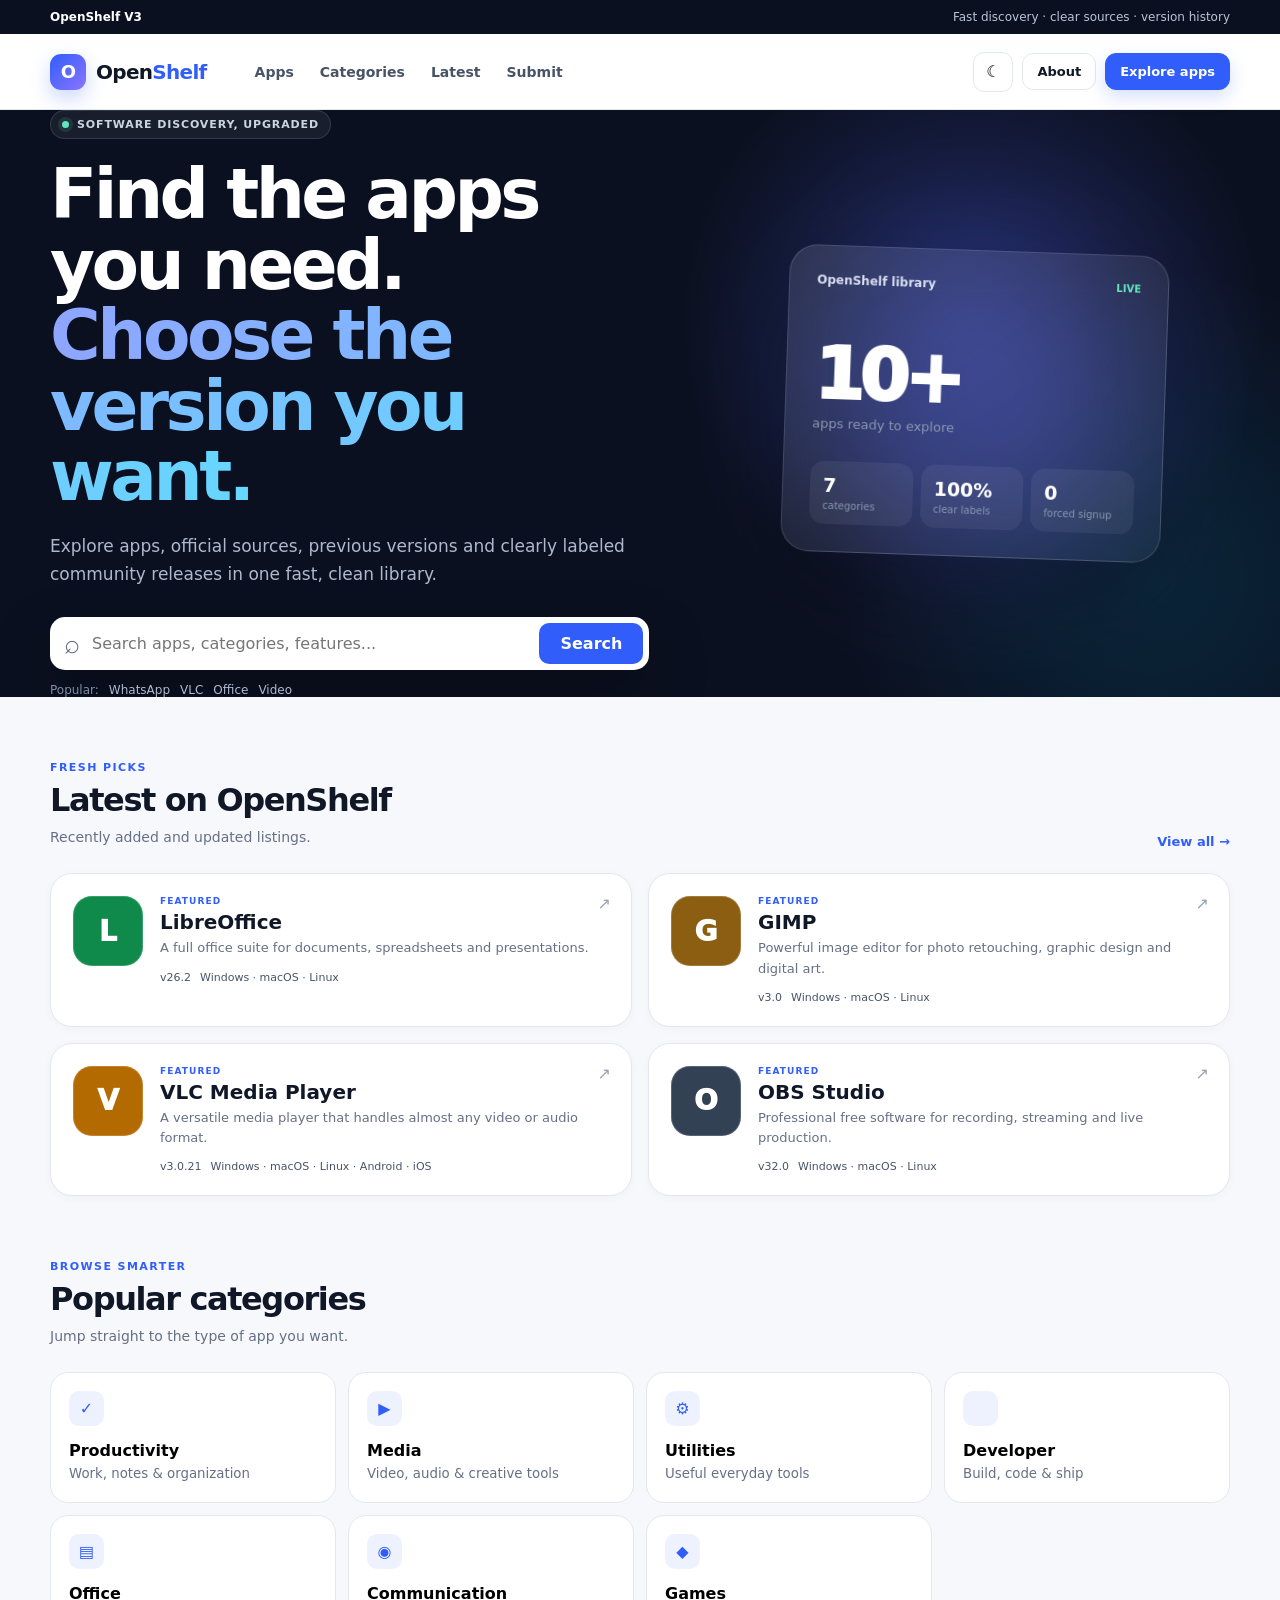
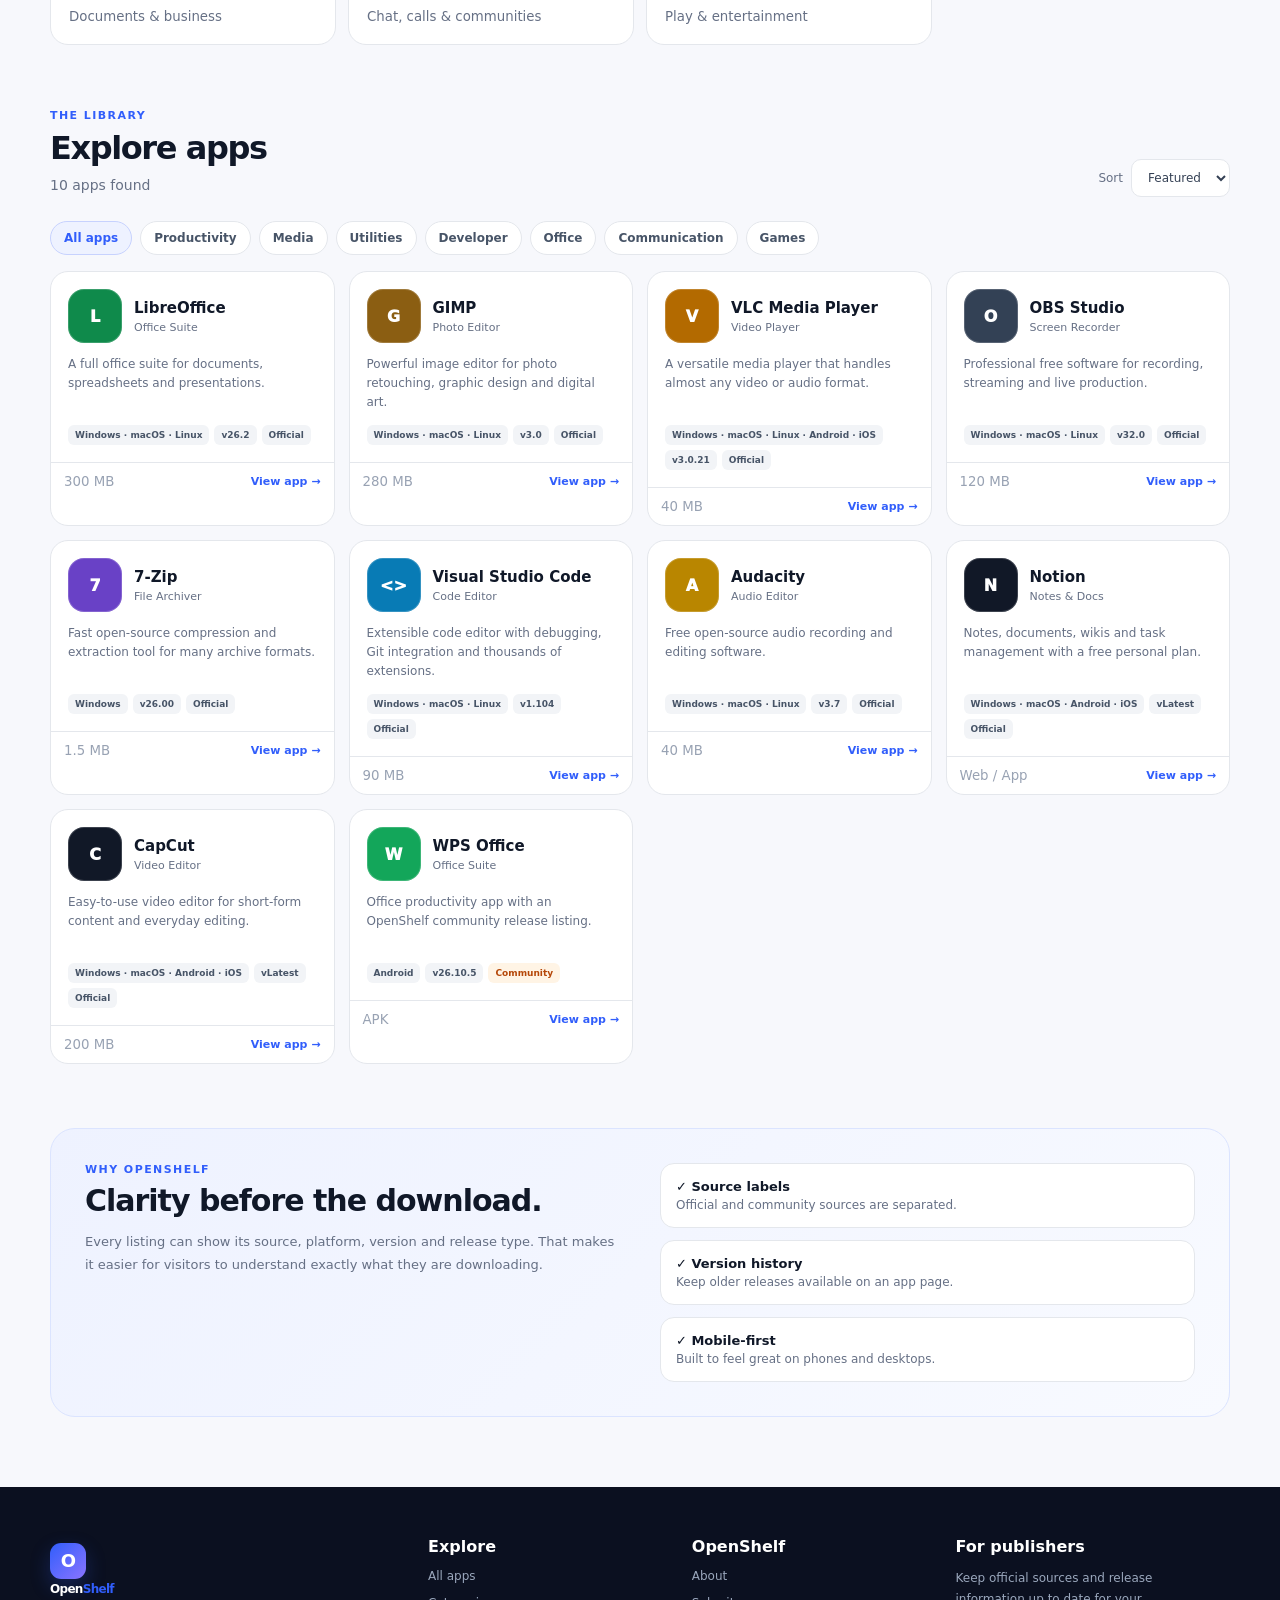
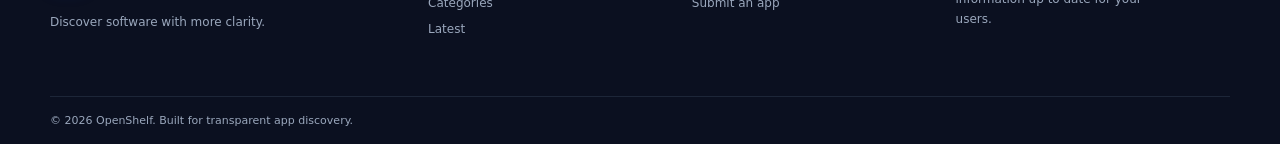
==== index.html @ be274761 "Add files via upload" ====
<!doctype html>
<html lang="en">
<head>
<meta charset="utf-8"><meta name="viewport" content="width=device-width, initial-scale=1, viewport-fit=cover">
<meta name="description" content="OpenShelf — discover apps, previous versions and trusted download sources.">
<meta name="theme-color" content="#0b1020">
<title>OpenShelf — Discover Apps & Versions</title>
<link rel="stylesheet" href="styles.css?v=3.3">
<script defer src="apps.js?v=3.3"></script><script defer src="site.js?v=3.3"></script>
</head>
<body>
<div class="announcement"><div class="wrap"><span>OpenShelf V3</span><span>Fast discovery · clear sources · version history</span></div></div>
<header class="header"><div class="wrap nav">
<a class="brand" href="index.html"><span class="brand-icon">O</span><span>Open<span>Shelf</span></span></a>
<nav class="navlinks"><a href="#apps">Apps</a><a href="#categories">Categories</a><a href="#latest">Latest</a><a href="submit.html">Submit</a></nav>
<div class="navright"><button class="iconbtn" id="themeBtn" aria-label="Toggle theme">☾</button><a class="btn ghost desktop" href="about.html">About</a><a class="btn primary desktop" href="#apps">Explore apps</a><button class="iconbtn mobile" id="menuBtn">☰</button></div>
</div></header>

<section class="hero">
<div class="wrap hero-grid">
<div class="hero-copy">
<div class="pill"><span class="dot"></span> Software discovery, upgraded</div>
<h1>Find the apps you need.<br><em>Choose the version you want.</em></h1>
<p>Explore apps, official sources, previous versions and clearly labeled community releases in one fast, clean library.</p>
<form class="hero-search" id="heroSearch"><span>⌕</span><input id="searchInput" autocomplete="off" placeholder="Search apps, categories, features..."><button>Search</button></form>
<div class="quick"><span>Popular:</span><button data-q="whatsapp">WhatsApp</button><button data-q="vlc">VLC</button><button data-q="office">Office</button><button data-q="video">Video</button></div>
</div>
<div class="hero-art">
<div class="glow"></div><div class="glass-card">
<div class="glass-top"><span>OpenShelf library</span><b>LIVE</b></div>
<div class="big-number" id="heroCount">10+</div><div class="muted">apps ready to explore</div>
<div class="mini-stats"><div><strong id="heroCats">6</strong><span>categories</span></div><div><strong>100%</strong><span>clear labels</span></div><div><strong>0</strong><span>forced signup</span></div></div>
</div>
</div>
</div>
</section>

<main>
<section class="wrap section" id="latest">
<div class="section-head"><div><div class="kicker">Fresh picks</div><h2>Latest on OpenShelf</h2><p>Recently added and updated listings.</p></div><a class="seeall" href="#apps">View all →</a></div>
<div class="feature-grid" id="latestGrid"></div>
</section>

<section class="wrap section" id="categories">
<div class="section-head"><div><div class="kicker">Browse smarter</div><h2>Popular categories</h2><p>Jump straight to the type of app you want.</p></div></div>
<div class="category-grid" id="categoryGrid"></div>
</section>

<section class="wrap section" id="apps">
<div class="section-head"><div><div class="kicker">The library</div><h2>Explore apps</h2><p id="resultCount">Loading…</p></div>
<div class="sortwrap"><label for="sort">Sort</label><select id="sort"><option value="featured">Featured</option><option value="newest">Newest</option><option value="az">A → Z</option><option value="za">Z → A</option></select></div></div>
<div class="filterbar" id="filterbar"></div>
<div class="app-grid" id="appGrid"></div>
</section>

<section class="wrap section trust-section">
<div class="trust-panel"><div><div class="kicker">Why OpenShelf</div><h2>Clarity before the download.</h2><p>Every listing can show its source, platform, version and release type. That makes it easier for visitors to understand exactly what they are downloading.</p></div>
<div class="trust-list"><div><b>✓ Source labels</b><span>Official and community sources are separated.</span></div><div><b>✓ Version history</b><span>Keep older releases available on an app page.</span></div><div><b>✓ Mobile-first</b><span>Built to feel great on phones and desktops.</span></div></div></div>
</section>
</main>

<footer class="footer"><div class="wrap footer-grid"><div><a class="brand footerbrand" href="index.html"><span class="brand-icon">O</span><span>Open<span>Shelf</span></span></a><p>Discover software with more clarity.</p></div><div><h4>Explore</h4><a href="#apps">All apps</a><a href="#categories">Categories</a><a href="#latest">Latest</a></div><div><h4>OpenShelf</h4><a href="about.html">About</a><a href="submit.html">Submit an app</a></div><div><h4>For publishers</h4><p class="small">Keep official sources and release information up to date for your users.</p></div></div><div class="wrap copyright">© 2026 OpenShelf. Built for transparent app discovery.</div></footer>
</body></html>
---- styles.css ----
:root{--bg:#f7f8fc;--surface:#fff;--text:#101828;--muted:#667085;--line:#e4e7ec;--brand:#315efb;--brand2:#6d7cff;--dark:#0b1020;--shadow:0 18px 50px rgba(16,24,40,.09);--radius:20px}*{box-sizing:border-box}html{scroll-behavior:smooth}body{margin:0;background:var(--bg);color:var(--text);font-family:Inter,ui-sans-serif,system-ui,-apple-system,BlinkMacSystemFont,"Segoe UI",sans-serif}a{text-decoration:none;color:inherit}button,input,select,textarea{font:inherit}.wrap{width:min(1180px,calc(100% - 36px));margin:auto}.announcement{background:#0b1020;color:#b9c4d9;font-size:12px}.announcement .wrap{height:34px;display:flex;align-items:center;justify-content:space-between}.announcement span:first-child{color:#fff;font-weight:800}.header{height:76px;background:rgba(255,255,255,.92);backdrop-filter:blur(16px);border-bottom:1px solid var(--line);position:sticky;top:0;z-index:20}.nav{height:100%;display:flex;align-items:center;gap:28px}.brand{display:flex;align-items:center;gap:10px;font-size:20px;font-weight:900;letter-spacing:-.7px}.brand>span:last-child>span{color:var(--brand)}.brand-icon{width:36px;height:36px;border-radius:11px;background:linear-gradient(135deg,var(--brand),#8a74ff);display:grid;place-items:center;color:#fff;font-size:18px;box-shadow:0 8px 20px rgba(49,94,251,.25)}.navlinks{display:flex;gap:26px;margin-left:20px}.navlinks a{font-size:14px;color:#475467;font-weight:700}.navlinks a:hover{color:var(--brand)}.navright{margin-left:auto;display:flex;align-items:center;gap:9px}.btn{display:inline-flex;justify-content:center;align-items:center;gap:7px;border:1px solid var(--line);background:#fff;border-radius:11px;padding:10px 14px;font-weight:800;font-size:13px;cursor:pointer}.btn.primary{background:var(--brand);border-color:var(--brand);color:#fff;box-shadow:0 7px 18px rgba(49,94,251,.2)}.btn.ghost{background:transparent}.btn.big{padding:13px 18px}.iconbtn{width:40px;height:40px;border:1px solid var(--line);background:#fff;border-radius:11px;cursor:pointer}.mobile{display:none}.hero{background:radial-gradient(circle at 76% 35%,rgba(89,105,255,.27),transparent 28%),radial-gradient(circle at 90% 80%,rgba(0,200,255,.12),transparent 25%),#0b1020;color:#fff;overflow:hidden}.hero-grid{min-height:550px;display:grid;grid-template-columns:1.08fr .92fr;gap:70px;align-items:center}.pill{display:inline-flex;align-items:center;gap:8px;padding:7px 11px;border:1px solid rgba(255,255,255,.12);background:rgba(255,255,255,.06);border-radius:999px;color:#cbd5e1;font-size:11px;font-weight:800;text-transform:uppercase;letter-spacing:.08em}.dot{width:7px;height:7px;border-radius:50%;background:#63e6be;box-shadow:0 0 0 4px rgba(99,230,190,.12)}.hero h1{font-size:clamp(43px,5.4vw,70px);line-height:1.02;letter-spacing:-3.5px;margin:20px 0}.hero h1 em{font-style:normal;background:linear-gradient(90deg,#8ea5ff,#66d7ff);-webkit-background-clip:text;color:transparent}.hero-copy>p{max-width:650px;color:#aeb9cd;font-size:17px;line-height:1.7}.hero-search{display:flex;background:#fff;border-radius:15px;padding:6px;margin-top:28px;max-width:700px;box-shadow:0 25px 60px rgba(0,0,0,.28)}.hero-search>span{color:#667085;font-size:27px;padding:5px 8px}.hero-search input{flex:1;border:0;outline:0;min-width:0;padding:10px 4px;color:#101828}.hero-search button{border:0;background:var(--brand);color:#fff;border-radius:10px;padding:0 21px;font-weight:850;cursor:pointer}.quick{display:flex;gap:10px;align-items:center;margin-top:13px;flex-wrap:wrap;color:#7f8da5;font-size:12px}.quick button{border:0;background:transparent;color:#aeb9cd;cursor:pointer;padding:0}.quick button:hover{color:#fff}.hero-art{height:390px;position:relative;display:grid;place-items:center}.glow{position:absolute;width:320px;height:320px;border-radius:50%;background:linear-gradient(135deg,#315efb,#7a65ff);filter:blur(70px);opacity:.32}.glass-card{position:relative;width:min(380px,100%);padding:27px;border:1px solid rgba(255,255,255,.15);background:linear-gradient(145deg,rgba(255,255,255,.11),rgba(255,255,255,.04));backdrop-filter:blur(20px);border-radius:28px;box-shadow:0 35px 90px rgba(0,0,0,.35);transform:rotate(2deg)}.glass-top{display:flex;justify-content:space-between;color:#d7def0;font-size:12px;font-weight:800}.glass-top b{color:#63e6be;font-size:10px}.big-number{font-size:72px;font-weight:950;letter-spacing:-5px;margin-top:45px}.muted{color:#8997b0;font-size:13px}.mini-stats{display:grid;grid-template-columns:repeat(3,1fr);gap:8px;margin-top:30px}.mini-stats div{padding:13px;background:rgba(255,255,255,.06);border-radius:14px}.mini-stats strong{display:block;font-size:19px}.mini-stats span{display:block;color:#8997b0;font-size:10px;margin-top:4px}.section{padding:64px 0 0}.section-head{display:flex;justify-content:space-between;align-items:end;margin-bottom:24px;gap:20px}.kicker{font-size:11px;font-weight:900;color:var(--brand);text-transform:uppercase;letter-spacing:.13em;margin-bottom:7px}.section-head h2,.page-title{font-size:32px;letter-spacing:-1.4px;margin:0}.section-head p,.lead{margin:7px 0 0;color:var(--muted);line-height:1.65;font-size:14px}.seeall{color:var(--brand);font-size:13px;font-weight:850}.feature-grid{display:grid;grid-template-columns:repeat(2,1fr);gap:16px}.feature-card{position:relative;display:flex;gap:17px;align-items:flex-start;background:var(--surface);border:1px solid var(--line);border-radius:22px;padding:22px;box-shadow:0 2px 10px rgba(16,24,40,.03);transition:.2s}.feature-card:hover{transform:translateY(-4px);box-shadow:var(--shadow)}.feature-card .xl{width:70px;height:70px;flex:0 0 70px;border-radius:19px;font-size:28px}.app-icon{display:grid;place-items:center;color:#fff;font-weight:950;border-radius:16px;box-shadow:inset 0 0 0 1px rgba(255,255,255,.18)}.feature-label{font-size:9px;font-weight:900;color:var(--brand);letter-spacing:.12em}.feature-card h3{margin:4px 0;font-size:20px}.feature-card p{margin:0;color:var(--muted);font-size:13px;line-height:1.55;padding-right:20px}.feature-meta{display:flex;gap:9px;margin-top:12px;color:#475467;font-size:11px}.arrow{position:absolute;right:20px;top:20px;color:#98a2b3}.category-grid{display:grid;grid-template-columns:repeat(4,1fr);gap:12px}.category-card{text-align:left;border:1px solid var(--line);background:var(--surface);border-radius:18px;padding:18px;cursor:pointer;transition:.2s}.category-card:hover{border-color:#c7d2fe;transform:translateY(-3px);box-shadow:var(--shadow)}.category-card span{width:35px;height:35px;border-radius:10px;background:#eef2ff;color:var(--brand);display:grid;place-items:center;font-weight:900;margin-bottom:15px}.category-card b{display:block}.category-card small{display:block;color:var(--muted);margin-top:5px;line-height:1.4}.sortwrap{display:flex;align-items:center;gap:8px;color:var(--muted);font-size:12px}.sortwrap select{border:1px solid var(--line);border-radius:10px;background:#fff;padding:10px 12px;color:#344054}.filterbar{display:flex;gap:8px;overflow:auto;padding-bottom:16px}.filter{white-space:nowrap;border:1px solid var(--line);background:#fff;color:#475467;border-radius:999px;padding:9px 13px;font-size:12px;font-weight:800;cursor:pointer}.filter.active,.filter:hover{background:#eef2ff;border-color:#c7d2fe;color:var(--brand)}.app-grid{display:grid;grid-template-columns:repeat(4,1fr);gap:14px}.app-card{background:var(--surface);border:1px solid var(--line);border-radius:18px;overflow:hidden;transition:.2s}.app-card:hover{transform:translateY(-4px);box-shadow:var(--shadow);border-color:#d0d5dd}.card-main{display:block;padding:17px}.app-top{display:flex;gap:12px;align-items:center}.app-top .app-icon{width:54px;height:54px;flex:0 0 54px}.card-title b{display:block;font-size:15px}.card-title span{display:block;color:var(--muted);font-size:11px;margin-top:4px}.app-card p{font-size:12px;line-height:1.55;color:#667085;min-height:58px}.badges{display:flex;gap:5px;flex-wrap:wrap}.badges span{font-size:9px;font-weight:850;color:#475467;background:#f2f4f7;padding:5px 7px;border-radius:6px}.badges span.warn{background:#fff4e5;color:#b54708}.card-foot{display:flex;justify-content:space-between;align-items:center;border-top:1px solid var(--line);padding:11px 13px}.card-foot small{color:#98a2b3}.get{font-size:11px;font-weight:900;color:var(--brand)}.trust-section{padding-bottom:70px}.trust-panel{display:grid;grid-template-columns:1fr 1fr;gap:40px;padding:34px;border-radius:25px;background:linear-gradient(135deg,#eef2ff,#f8faff);border:1px solid #dbe4ff}.trust-panel h2{margin:0;font-size:30px;letter-spacing:-1px}.trust-panel p{color:var(--muted);line-height:1.7;font-size:13px;max-width:560px}.trust-list{display:grid;gap:12px}.trust-list div{background:#fff;border:1px solid #e4e7ec;border-radius:14px;padding:15px}.trust-list b{display:block;font-size:13px}.trust-list span{display:block;color:var(--muted);font-size:12px;margin-top:4px}.footer{background:#0b1020;color:#9aa7bc}.footer-grid{display:grid;grid-template-columns:1.5fr 1fr 1fr 1.2fr;gap:35px;padding:50px 0}.footerbrand{color:#fff}.footer p,.footer a{font-size:12px;line-height:1.7}.footer-grid h4{color:#fff;margin:0 0 10px}.footer-grid a{display:block;margin:6px 0}.small{max-width:220px}.copyright{border-top:1px solid #1d2638;padding:17px 0;font-size:11px}.detail-page{padding:45px 0 80px;min-height:75vh}.back{display:inline-block;color:var(--muted);font-size:12px;font-weight:800;margin-bottom:22px}.detail-hero{display:flex;gap:22px;align-items:center;background:linear-gradient(135deg,#0b1020,#182346);color:#fff;padding:30px;border-radius:26px}.xxl{width:100px;height:100px;flex:0 0 100px;font-size:38px;border-radius:25px}.detail-title h1{margin:8px 0 2px;font-size:38px;letter-spacing:-1.5px}.detail-title>p{margin:0;color:#aab6cb}.detail-actions{display:flex;gap:9px;margin-top:18px;flex-wrap:wrap}.detail-layout{display:grid;grid-template-columns:1fr 320px;gap:18px;margin-top:18px}.detail-card,.side-card,.form-card,.panel{background:var(--surface);border:1px solid var(--line);border-radius:20px;padding:23px;box-shadow:0 2px 10px rgba(16,24,40,.03)}.detail-card+.detail-card{margin-top:18px}.card-heading{display:flex;justify-content:space-between;gap:15px;align-items:center}.card-heading h2{font-size:20px;margin:0}.card-heading>span{font-size:11px;color:var(--muted)}.prose{color:#667085;font-size:14px;line-height:1.75}.facts{display:grid;grid-template-columns:repeat(4,1fr);border-top:1px solid var(--line);margin-top:20px;padding-top:18px;gap:14px}.facts span,.side-row span{display:block;color:#98a2b3;font-size:10px;text-transform:uppercase;font-weight:850;letter-spacing:.05em}.facts b,.side-row b{display:block;font-size:12px;margin-top:5px}.versions{margin-top:15px}.version-row{display:flex;justify-content:space-between;align-items:center;border:1px solid var(--line);border-radius:13px;padding:12px 13px;margin-top:8px}.version-row b{display:block}.version-row span{display:block;color:var(--muted);font-size:10px;margin-top:3px}.side-card h3{margin-top:0}.side-row{padding:12px 0;border-bottom:1px solid var(--line)}.notice,.callout{background:#fff8e8;border:1px solid #f7d9a0;color:#8a4b08;border-radius:12px;padding:12px;font-size:11px;line-height:1.55;margin-top:15px}.narrow{max-width:850px}.page-title{font-size:46px;margin:5px 0 10px}.lead{font-size:16px;max-width:760px}.info-grid{display:grid;grid-template-columns:1fr 1fr;gap:14px;margin-top:28px}.info-card{background:var(--surface);border:1px solid var(--line);border-radius:17px;padding:20px}.info-card b{display:block;font-size:15px}.info-card span{display:block;color:var(--muted);font-size:13px;line-height:1.55;margin-top:6px}.callout{margin-top:20px}.callout p{margin:5px 0 0}.form-card{display:grid;gap:14px;margin-top:28px}.form-card label{font-size:12px;font-weight:800;color:#344054}.form-card input,.form-card select,.form-card textarea{display:block;width:100%;margin-top:7px;border:1px solid var(--line);border-radius:11px;padding:12px;background:#fff;outline:none}.form-card textarea{min-height:140px;resize:vertical}.empty{grid-column:1/-1;display:flex;flex-direction:column;align-items:center;gap:10px;padding:50px;background:var(--surface);border:1px dashed #cbd5e1;border-radius:18px;color:var(--muted)}.empty .btn{margin-top:8px}.admin-head{display:flex;justify-content:space-between;align-items:end;gap:20px}.admin-grid{display:grid;grid-template-columns:390px 1fr;gap:18px;margin-top:25px}.panel-head{display:flex;justify-content:space-between;padding-bottom:12px;border-bottom:1px solid var(--line)}.admin-item{display:flex;justify-content:space-between;align-items:center;padding:13px 0;border-bottom:1px solid var(--line)}.admin-item b,.admin-item span{display:block}.admin-item span{font-size:10px;color:var(--muted);margin-top:3px}.mini-delete{border:1px solid #fecaca;background:#fff5f5;color:#b42318;border-radius:8px;padding:7px 9px;font-size:10px;font-weight:800}.dark{--bg:#070b14;--surface:#0e1421;--text:#eef2f7;--muted:#9aa7bc;--line:#202a3c}.dark .header,.dark .btn,.dark .iconbtn,.dark .filter,.dark .sortwrap select,.dark .category-card,.dark .app-card,.dark .detail-card,.dark .side-card,.dark .form-card,.dark .panel,.dark .info-card{background:#0e1421;color:#eef2f7}.dark .navlinks a,.dark .sortwrap,.dark .filter{color:#b5c0d2}.dark .feature-card,.dark .trust-panel{background:#0e1421}.dark .trust-list div{background:#111927;border-color:#202a3c}.dark .category-card span{background:#19213a}.dark .hero-search input{color:#101828}@media(max-width:1050px){.app-grid{grid-template-columns:repeat(3,1fr)}.category-grid{grid-template-columns:repeat(4,1fr)}.hero-grid{gap:30px}.detail-layout{grid-template-columns:1fr}}@media(max-width:760px){.wrap{width:min(100% - 22px,1180px)}.announcement{display:none}.header{height:64px}.navlinks{display:none;position:absolute;top:64px;left:0;right:0;background:#fff;border-bottom:1px solid var(--line);padding:15px 20px;flex-direction:column;gap:16px}.navlinks.open{display:flex}.mobile{display:block}.desktop{display:none}.hero-grid{grid-template-columns:1fr;min-height:0;padding:65px 0}.hero-art{display:none}.hero h1{font-size:45px;letter-spacing:-2.3px}.feature-grid,.trust-panel,.admin-grid{grid-template-columns:1fr}.category-grid{grid-template-columns:1fr 1fr}.app-grid{grid-template-columns:1fr 1fr}.facts{grid-template-columns:1fr 1fr}.detail-hero{align-items:flex-start}.detail-title h1{font-size:31px}}@media(max-width:470px){.app-grid,.category-grid,.info-grid{grid-template-columns:1fr}.hero-search button{padding:0 14px}.hero h1{font-size:39px}.section-head{align-items:flex-start;flex-direction:column}.sortwrap{width:100%}.sortwrap select{flex:1}.detail-hero{flex-direction:column}.page-title{font-size:36px}.facts{grid-template-columns:1fr}.footer-grid{grid-template-columns:1fr 1fr}.footer-grid>div:first-child{grid-column:1/-1}}
/* V3.1 mobile hardening */
@media (max-width: 760px){
  html,body{width:100%;max-width:100%;overflow-x:hidden}
  .wrap{width:calc(100% - 28px);max-width:none}
  .announcement{display:block}
  .announcement .wrap{height:32px;white-space:nowrap;overflow:hidden;justify-content:center;gap:8px}
  .announcement .wrap span:nth-child(2){display:none}
  .header{height:64px;position:sticky;top:0}
  .nav{gap:10px;position:relative}
  .brand{font-size:18px;gap:8px;min-width:0;white-space:nowrap}
  .brand-icon{width:32px;height:32px;border-radius:9px;flex:0 0 32px}
  .navlinks{display:none!important;position:absolute;top:64px;left:-14px;right:-14px;margin:0;padding:14px;background:var(--surface);border-bottom:1px solid var(--line);box-shadow:0 15px 30px rgba(16,24,40,.12);z-index:50;flex-direction:column;gap:0}
  .navlinks.open{display:flex!important}
  .navlinks a{display:block;padding:13px 8px}
  .navright{gap:7px;min-width:0}
  .navright .desktop{display:none!important}
  .navright .mobile{display:grid!important;place-items:center}
  #themeBtn{width:36px;height:36px;flex:0 0 36px}
  #menuBtn{width:36px;height:36px;flex:0 0 36px}
  .hero-grid{display:block;min-height:0;padding:48px 0 42px}
  .hero-copy{width:100%;min-width:0}
  .hero h1{font-size:clamp(36px,11vw,52px);line-height:1.04;letter-spacing:-2px;word-break:normal;margin:17px 0}
  .hero-copy>p{font-size:15px;line-height:1.65;margin:0}
  .hero-search{width:100%;max-width:none;margin-top:22px;padding:5px;display:flex;align-items:center}
  .hero-search>span{display:none}
  .hero-search input{width:100%;min-width:0;padding:10px 8px;font-size:14px}
  .hero-search button{flex:0 0 auto;height:40px;padding:0 14px;font-size:12px}
  .quick{overflow-x:auto;flex-wrap:nowrap;padding-bottom:4px;scrollbar-width:none}
  .quick::-webkit-scrollbar{display:none}
  .quick span{flex:0 0 auto}
  .quick button{background:rgba(255,255,255,.07);border:1px solid rgba(255,255,255,.1);padding:7px 10px;border-radius:999px;flex:0 0 auto}
  .hero-art{display:none!important}
  .section{padding:44px 0 0}
  .section-head{display:flex;flex-direction:column;align-items:flex-start;gap:12px;margin-bottom:18px}
  .section-head h2{font-size:27px}
  .feature-grid{grid-template-columns:1fr;gap:12px}
  .feature-card{padding:17px}
  .feature-card .xl{width:58px;height:58px;flex-basis:58px;border-radius:16px;font-size:23px}
  .feature-card p{padding-right:0}
  .category-grid{grid-template-columns:repeat(2,minmax(0,1fr));gap:9px}
  .category-card{padding:14px;min-width:0}
  .category-card small{font-size:10px}
  .filterbar{margin-right:-14px;padding-right:14px}
  .filter{padding:8px 11px}
  .app-grid{grid-template-columns:1fr;gap:11px}
  .app-card p{min-height:0;margin-bottom:12px}
  .card-main{padding:15px}
  .card-foot{padding:10px 12px}
  .trust-section{padding-bottom:48px}
  .trust-panel{grid-template-columns:1fr;padding:22px;gap:20px}
  .trust-panel h2{font-size:25px}
  .footer-grid{grid-template-columns:1fr 1fr;gap:22px;padding:35px 0}
  .footer-grid>div:first-child{grid-column:1/-1}
  .detail-page{padding:28px 0 55px}
  .detail-hero{padding:20px;gap:15px;border-radius:20px}
  .xxl{width:78px;height:78px;flex-basis:78px;font-size:29px;border-radius:19px}
  .detail-title h1{font-size:29px;line-height:1.05}
  .detail-actions{width:100%}
  .detail-actions .btn{flex:1;min-width:145px}
  .detail-layout{grid-template-columns:1fr;gap:12px}
  .detail-card,.side-card,.form-card,.panel{padding:18px;border-radius:17px}
  .facts{grid-template-columns:1fr 1fr;gap:14px}
  .version-row{gap:10px}
  .version-row .btn{padding:9px 10px}
  .page-title{font-size:35px;line-height:1.05}
  .lead{font-size:14px}
  .info-grid{grid-template-columns:1fr;gap:10px}
  .admin-head{align-items:flex-start;flex-direction:column}
  .admin-grid{grid-template-columns:1fr}
}
@media (max-width: 390px){
  .wrap{width:calc(100% - 22px)}
  .hero{min-width:0}
  .hero h1{font-size:35px;letter-spacing:-1.7px}
  .hero-search button{padding:0 11px}
  .category-grid{grid-template-columns:1fr}
  .detail-actions .btn{min-width:100%;width:100%}
  .facts{grid-template-columns:1fr}
}


/* OpenShelf V3.2 — final responsive + theme hardening */
html{overflow-x:hidden}
body{min-width:0;overflow-x:hidden}
.wrap{width:min(1180px,calc(100% - 32px));margin-inline:auto}
img,svg,video{max-width:100%;height:auto}
button,input,select,textarea{max-width:100%}
.dark-mode{--bg:#070b14;--surface:#0f1726;--text:#f3f6fb;--muted:#a7b2c5;--line:#263246;--brand:#6d8cff}
.dark-mode body{background:var(--bg);color:var(--text)}
.dark-mode .header{background:rgba(15,23,38,.94);border-color:var(--line)}
.dark-mode .navlinks a{color:#d0d7e4}
.dark-mode .btn,.dark-mode .iconbtn,.dark-mode .filter,.dark-mode .sortwrap select,.dark-mode .category-card,.dark-mode .app-card,.dark-mode .feature-card,.dark-mode .detail-card,.dark-mode .side-card,.dark-mode .form-card,.dark-mode .panel,.dark-mode .info-card{background:var(--surface);color:var(--text);border-color:var(--line)}
.dark-mode .category-card small,.dark-mode .app-card p,.dark-mode .section-head p,.dark-mode .lead,.dark-mode .muted,.dark-mode .card-title span,.dark-mode .feature-card p{color:var(--muted)}
.dark-mode .hero-search{background:#fff}
.dark-mode .hero-search input{background:#fff;color:#101828}
.dark-mode .trust-panel{background:#111a2b;border-color:#263246}
.dark-mode .trust-list div{background:#0f1726;border-color:#263246}
@media(max-width:760px){
  .wrap{width:calc(100% - 32px);margin-inline:auto}
  .nav{gap:8px}
  .brand{flex:1;min-width:0;overflow:hidden}
  .brand>span:last-child{overflow:hidden;text-overflow:ellipsis}
  .navright{flex:0 0 auto}
  .navlinks{left:0!important;right:0!important;width:100%!important}
  .navlinks.open{display:flex!important}
  .hero{overflow:hidden}
  .hero-copy{overflow:hidden}
  .hero h1{max-width:100%;overflow-wrap:anywhere;word-break:normal}
  .hero-copy>p{max-width:100%;overflow-wrap:anywhere}
  .hero-search{max-width:100%;overflow:hidden}
  .hero-search input{min-width:0;width:0;flex:1 1 auto}
  .hero-search button{flex:0 0 auto;white-space:nowrap}
  .quick{max-width:100%}
  .feature-card,.category-card,.app-card,.detail-card,.side-card,.form-card,.panel{min-width:0}
}
@media(max-width:430px){
  .wrap{width:calc(100% - 24px)}
  .header{height:62px}
  .navlinks{top:62px!important}
  .hero-grid{padding-top:38px}
  .hero h1{font-size:clamp(34px,10.5vw,43px);letter-spacing:-1.6px}
  .hero-search{padding:4px}
  .hero-search input{font-size:13px;padding:9px 7px}
  .hero-search button{height:38px;padding:0 12px}
  .category-grid{grid-template-columns:1fr 1fr}
}
@media(max-width:360px){
  .wrap{width:calc(100% - 20px)}
  .brand{font-size:16px}
  .brand-icon{width:30px;height:30px;flex-basis:30px}
  #themeBtn,#menuBtn{width:34px;height:34px;flex-basis:34px}
  .hero h1{font-size:32px}
  .category-grid{grid-template-columns:1fr}
}
/* OpenShelf 3.3 Admin Studio */
.admin-body{background:var(--bg)}.admin-top{height:68px;background:var(--surface);border-bottom:1px solid var(--line);position:sticky;top:0;z-index:30}.admin-nav{height:100%;display:flex;align-items:center}.admin-navlinks{margin-left:auto;display:flex;align-items:center;gap:8px}.admin-navlinks>a{font-size:12px;font-weight:800;color:var(--muted);margin-right:8px}.admin-head-actions{display:flex;gap:8px;flex-wrap:wrap}.admin-stats{display:grid;grid-template-columns:repeat(4,1fr);gap:12px;margin:24px 0}.admin-stats div{background:var(--surface);border:1px solid var(--line);border-radius:16px;padding:17px}.admin-stats span{display:block;color:var(--muted);font-size:10px;text-transform:uppercase;letter-spacing:.06em;font-weight:850}.admin-stats b{display:block;font-size:26px;margin-top:5px}.admin-layout{display:grid;grid-template-columns:minmax(360px,430px) 1fr;gap:18px;align-items:start}.admin-editor{position:sticky;top:88px}.admin-form{display:grid;gap:13px;margin-top:16px}.admin-form label{font-size:11px;font-weight:850;color:var(--muted)}.admin-form input,.admin-form select,.admin-form textarea{display:block;width:100%;margin-top:6px;border:1px solid var(--line);background:var(--surface);color:var(--text);border-radius:10px;padding:11px;outline:none}.admin-form textarea{min-height:100px;resize:vertical}.form-row{display:grid;grid-template-columns:1fr 1fr;gap:10px}.checkline{display:flex!important;align-items:center;gap:8px}.checkline input{width:auto!important;margin:0!important}.version-editor{border:1px solid var(--line);border-radius:13px;padding:12px}.subhead{display:flex;align-items:center;justify-content:space-between;margin-bottom:8px}.version-edit-row{display:grid;grid-template-columns:90px 1fr 110px 30px;gap:6px;margin-top:7px}.version-edit-row input{min-width:0!important;margin:0!important;padding:9px!important}.mini-btn,.mini-delete{border:1px solid var(--line);background:var(--surface);color:var(--text);border-radius:8px;padding:7px 9px;font-size:10px;font-weight:850;cursor:pointer}.mini-delete{background:#fff5f5;color:#b42318;border-color:#fecaca}.panel-head>div span{display:block;color:var(--muted);font-size:10px;margin-top:3px}.admin-search{border:1px solid var(--line);border-radius:9px;padding:9px 11px;background:var(--surface);color:var(--text);outline:none;width:190px}.admin-item{display:flex;align-items:center;justify-content:space-between;gap:10px;padding:13px 0;border-bottom:1px solid var(--line)}.admin-app-main{display:flex;align-items:center;gap:11px;min-width:0}.admin-mini{width:42px;height:42px;flex:0 0 42px;border-radius:12px}.admin-item b,.admin-item span,.admin-item small{display:block;white-space:nowrap;overflow:hidden;text-overflow:ellipsis;max-width:300px}.admin-item span{color:var(--muted);font-size:10px;margin-top:3px}.admin-item small{color:#98a2b3;font-size:9px;margin-top:3px}.admin-item-actions{display:flex;gap:5px;flex:0 0 auto}.warning-text{color:#b54708!important}.login-gate{min-height:100vh;display:grid;place-items:center;padding:20px;background:radial-gradient(circle at 50% 0,rgba(49,94,251,.2),transparent 40%),#0b1020}.login-card{width:min(430px,100%);background:#fff;border-radius:24px;padding:30px;box-shadow:0 30px 100px rgba(0,0,0,.35)}.login-card .brand{margin-bottom:30px}.login-card h1{font-size:34px;letter-spacing:-1.5px;margin:4px 0}.login-card p{color:#667085;line-height:1.6;font-size:13px}.login-card form{display:grid;gap:13px;margin-top:22px}.login-card label{font-size:11px;font-weight:850;color:#344054}.login-card input{display:block;width:100%;margin-top:7px;border:1px solid #d0d5dd;border-radius:10px;padding:13px}.login-card small{font-size:10px;color:#98a2b3;line-height:1.5}.dark-mode .login-card{background:#0e1421;color:#eef2f7}.dark-mode .login-card p,.dark-mode .login-card label{color:#aab6c8}.dark-mode .login-card input{background:#111927;color:#fff;border-color:#263247}
@media(max-width:850px){.admin-layout{grid-template-columns:1fr}.admin-editor{position:static}.admin-stats{grid-template-columns:1fr 1fr}.version-edit-row{grid-template-columns:80px 1fr 95px 30px}}
@media(max-width:560px){.admin-head{align-items:flex-start;flex-direction:column}.admin-head-actions{width:100%}.admin-head-actions .btn{flex:1}.admin-stats{grid-template-columns:1fr 1fr}.form-row{grid-template-columns:1fr}.admin-search{width:100%;margin-top:10px}.panel-head{align-items:flex-start;flex-direction:column}.version-edit-row{grid-template-columns:1fr 30px}.version-edit-row .v-url,.version-edit-row .v-label{grid-column:1/-1}.admin-item{align-items:flex-start}.admin-item-actions{flex-direction:column}.admin-item b,.admin-item span,.admin-item small{max-width:185px}}
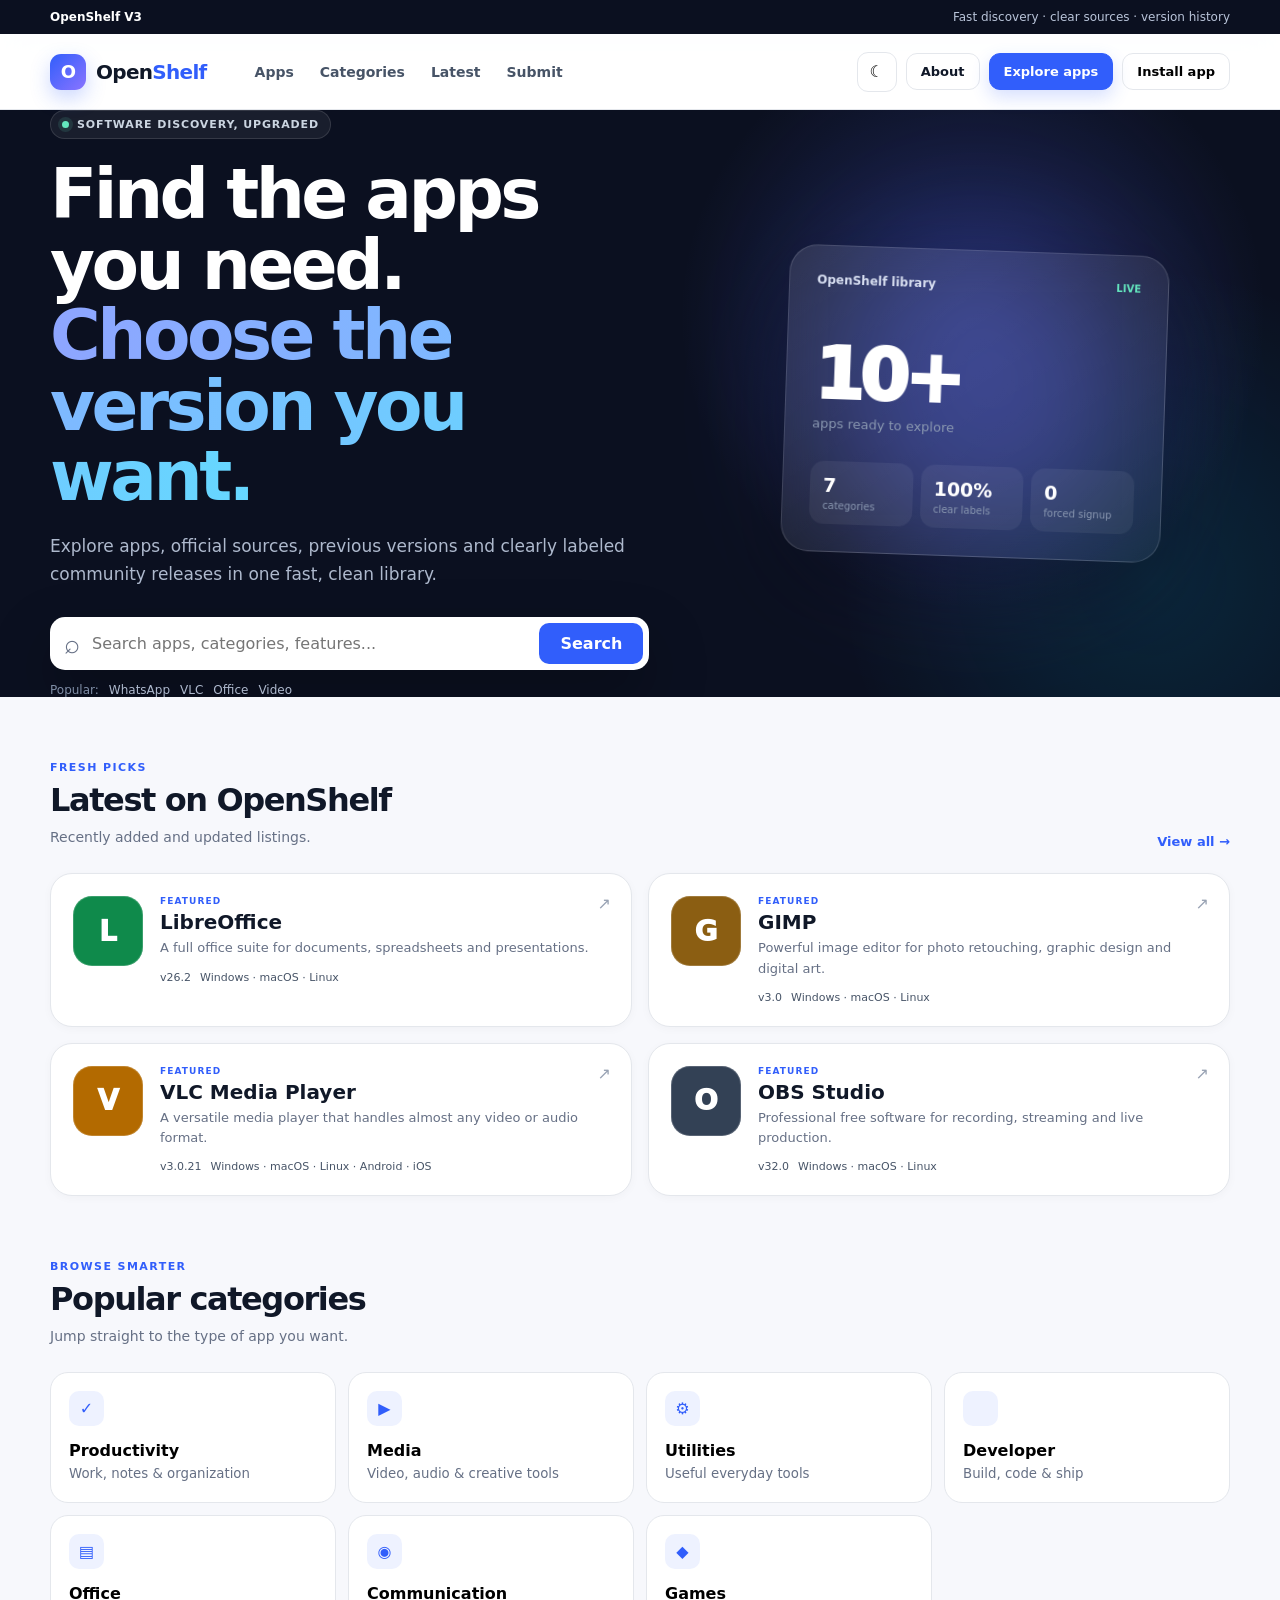
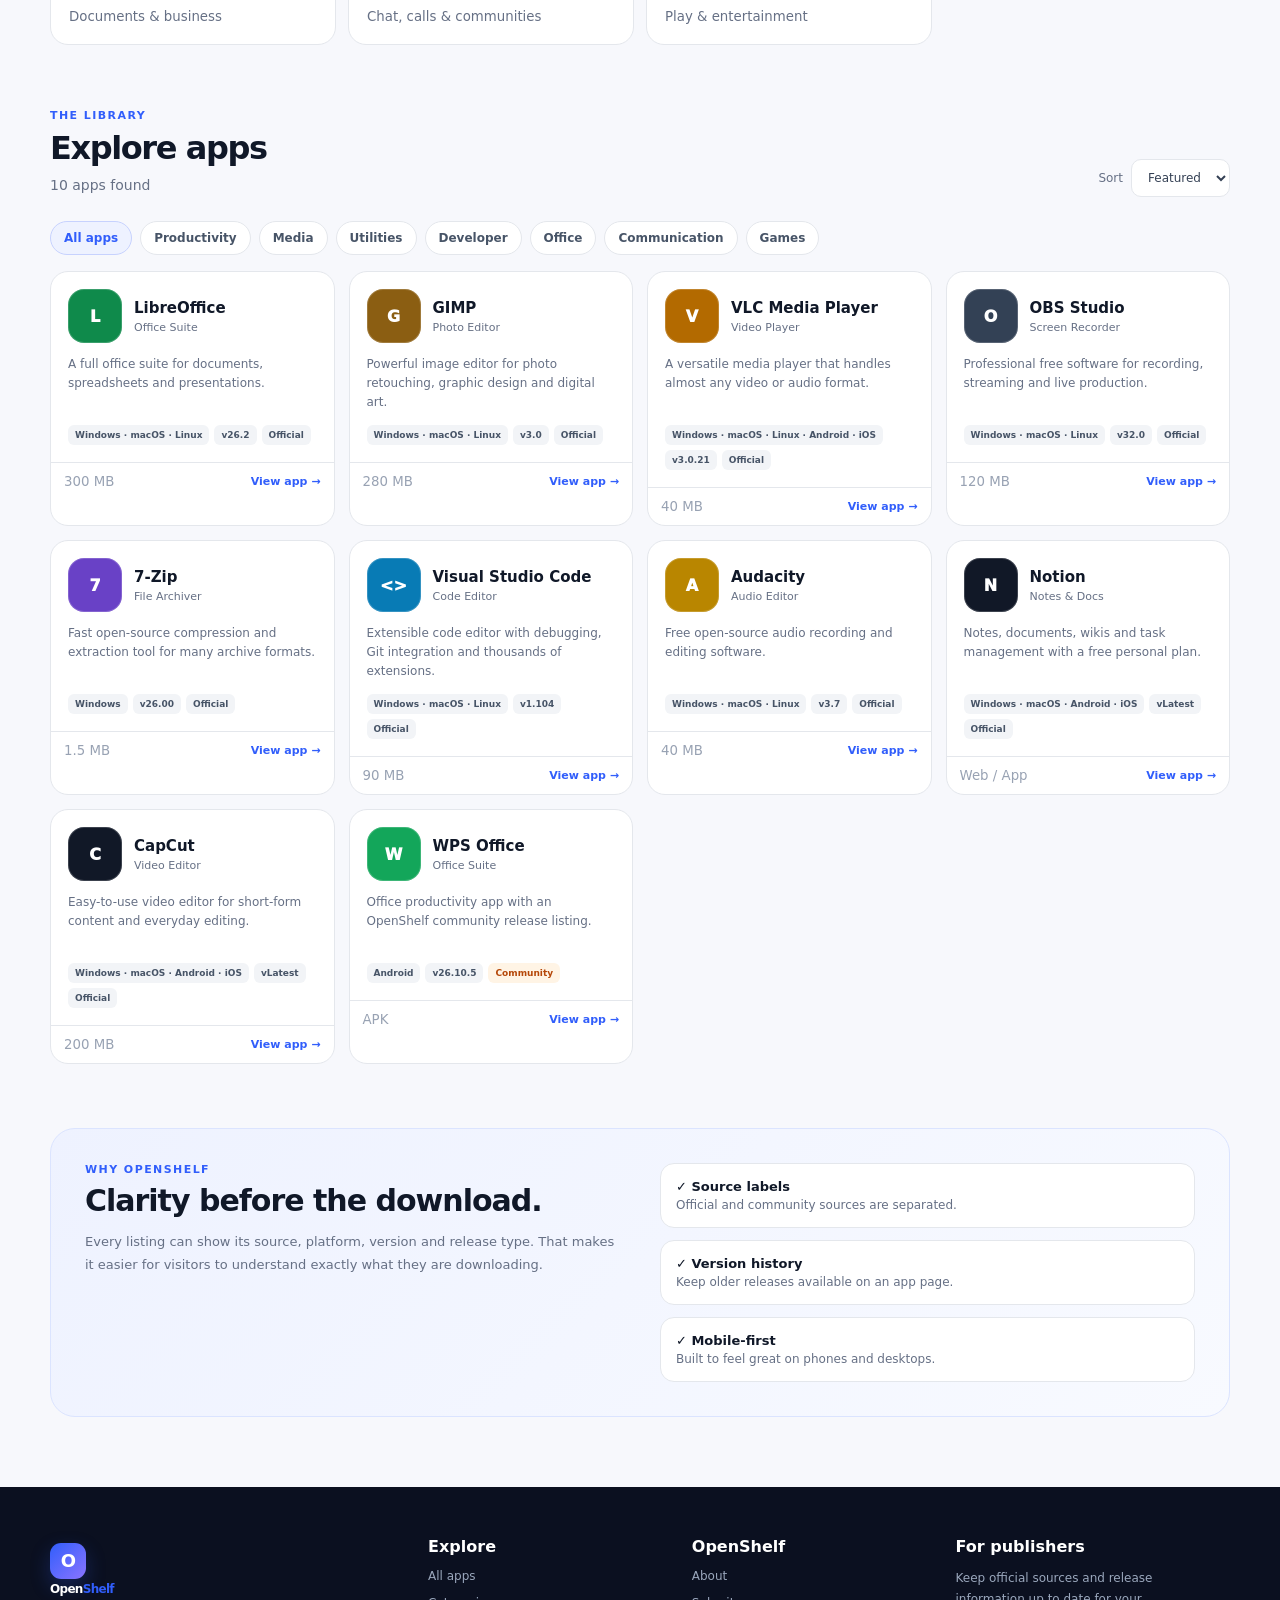
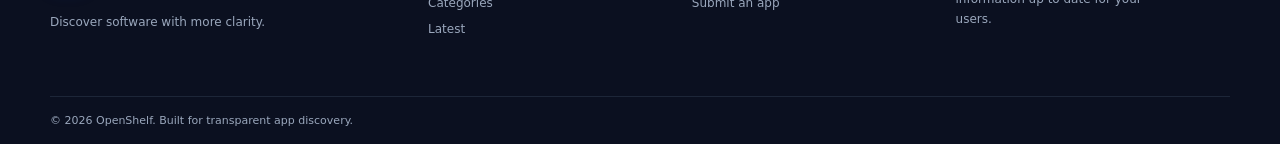
==== commit f5ffde79: "Add files via upload" ====
--- a/index.html
+++ b/index.html
@@ -4,16 +4,18 @@
 <meta charset="utf-8"><meta name="viewport" content="width=device-width, initial-scale=1, viewport-fit=cover">
 <meta name="description" content="OpenShelf — discover apps, previous versions and trusted download sources.">
 <meta name="theme-color" content="#0b1020">
+<link rel="manifest" href="manifest.webmanifest">
+<link rel="apple-touch-icon" href="icons/icon-192.png">
 <title>OpenShelf — Discover Apps & Versions</title>
-<link rel="stylesheet" href="styles.css?v=3.3">
-<script defer src="apps.js?v=3.3"></script><script defer src="site.js?v=3.3"></script>
+<link rel="stylesheet" href="styles.css?v=3.2">
+<script defer src="apps.js?v=3.2"></script><script defer src="site.js?v=3.2"></script>
 </head>
 <body>
 <div class="announcement"><div class="wrap"><span>OpenShelf V3</span><span>Fast discovery · clear sources · version history</span></div></div>
 <header class="header"><div class="wrap nav">
 <a class="brand" href="index.html"><span class="brand-icon">O</span><span>Open<span>Shelf</span></span></a>
 <nav class="navlinks"><a href="#apps">Apps</a><a href="#categories">Categories</a><a href="#latest">Latest</a><a href="submit.html">Submit</a></nav>
-<div class="navright"><button class="iconbtn" id="themeBtn" aria-label="Toggle theme">☾</button><a class="btn ghost desktop" href="about.html">About</a><a class="btn primary desktop" href="#apps">Explore apps</a><button class="iconbtn mobile" id="menuBtn">☰</button></div>
+<div class="navright"><button class="iconbtn" id="themeBtn" aria-label="Toggle theme">☾</button><a class="btn ghost desktop" href="about.html">About</a><a class="btn primary desktop" href="#apps">Explore apps</a><button class="btn ghost install-btn" id="installBtn" type="button" hidden>Install app</button><button class="iconbtn mobile" id="menuBtn">☰</button></div>
 </div></header>
 
 <section class="hero">
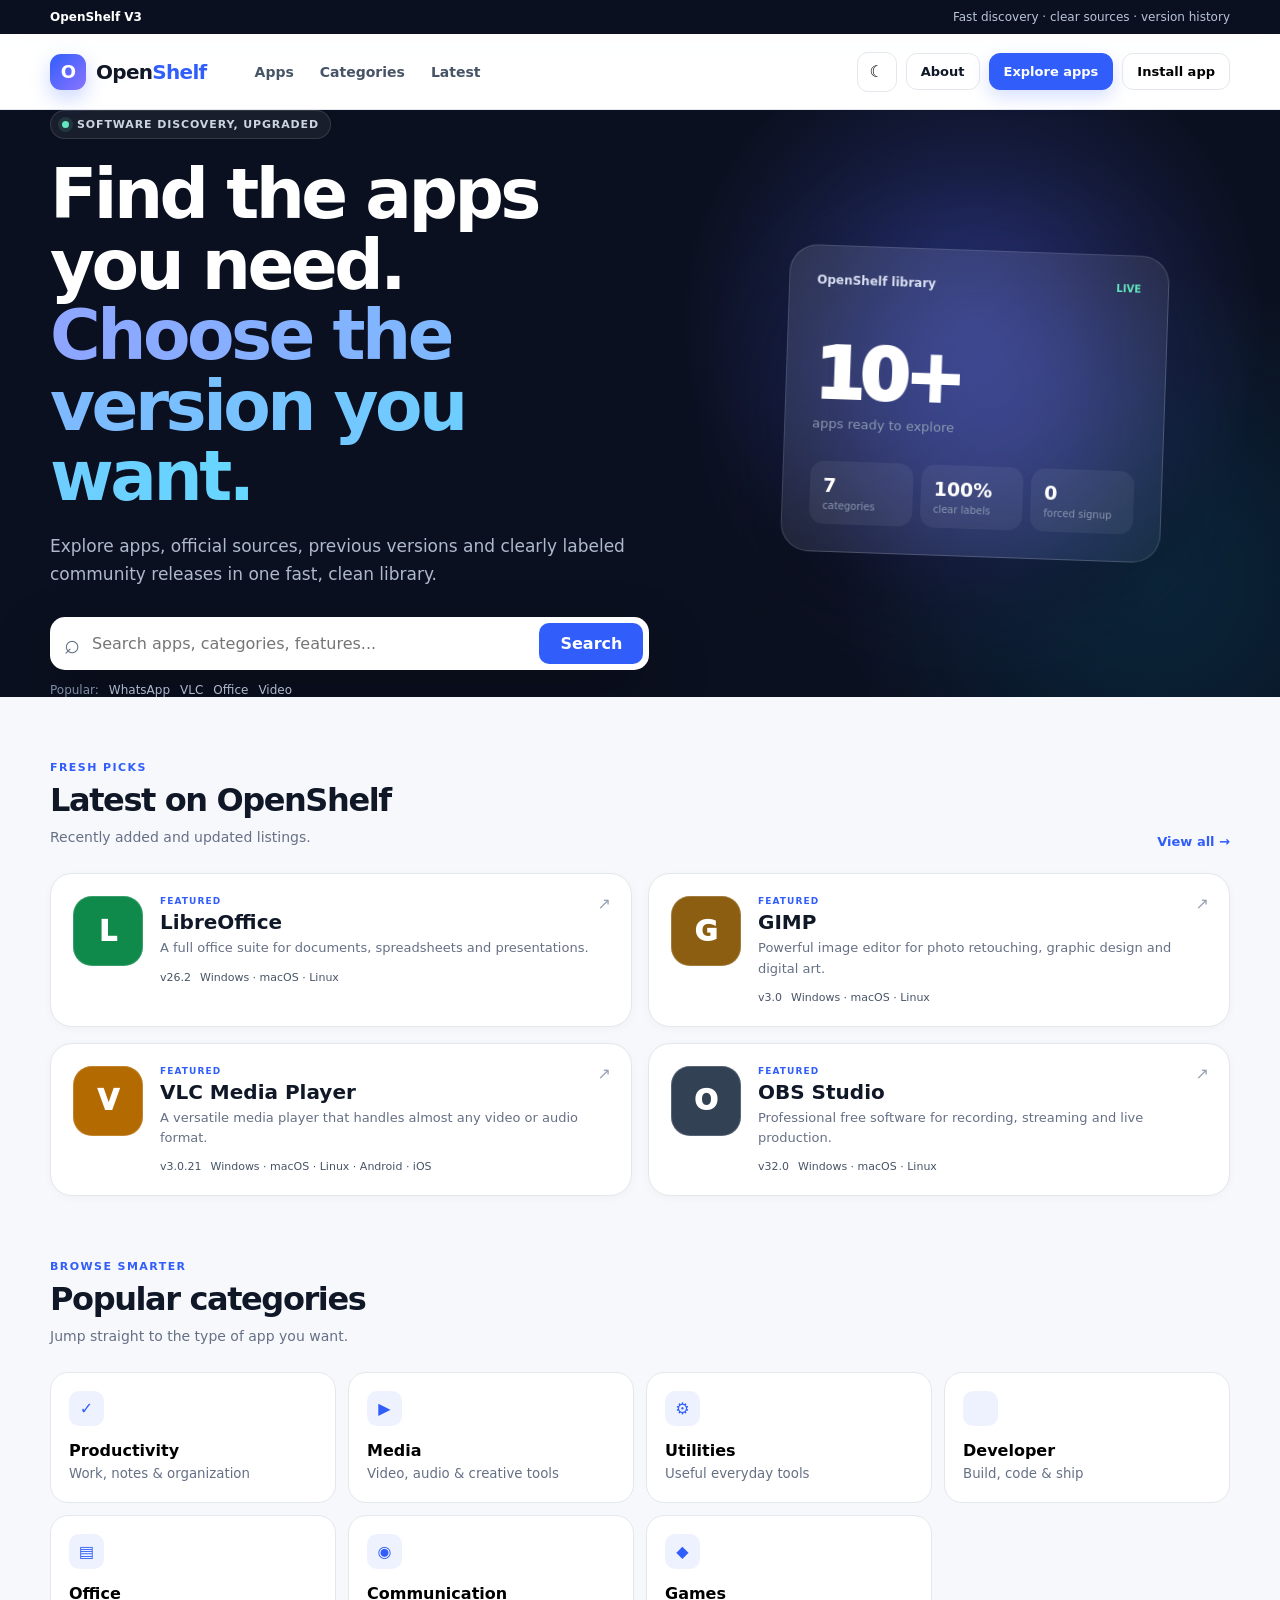
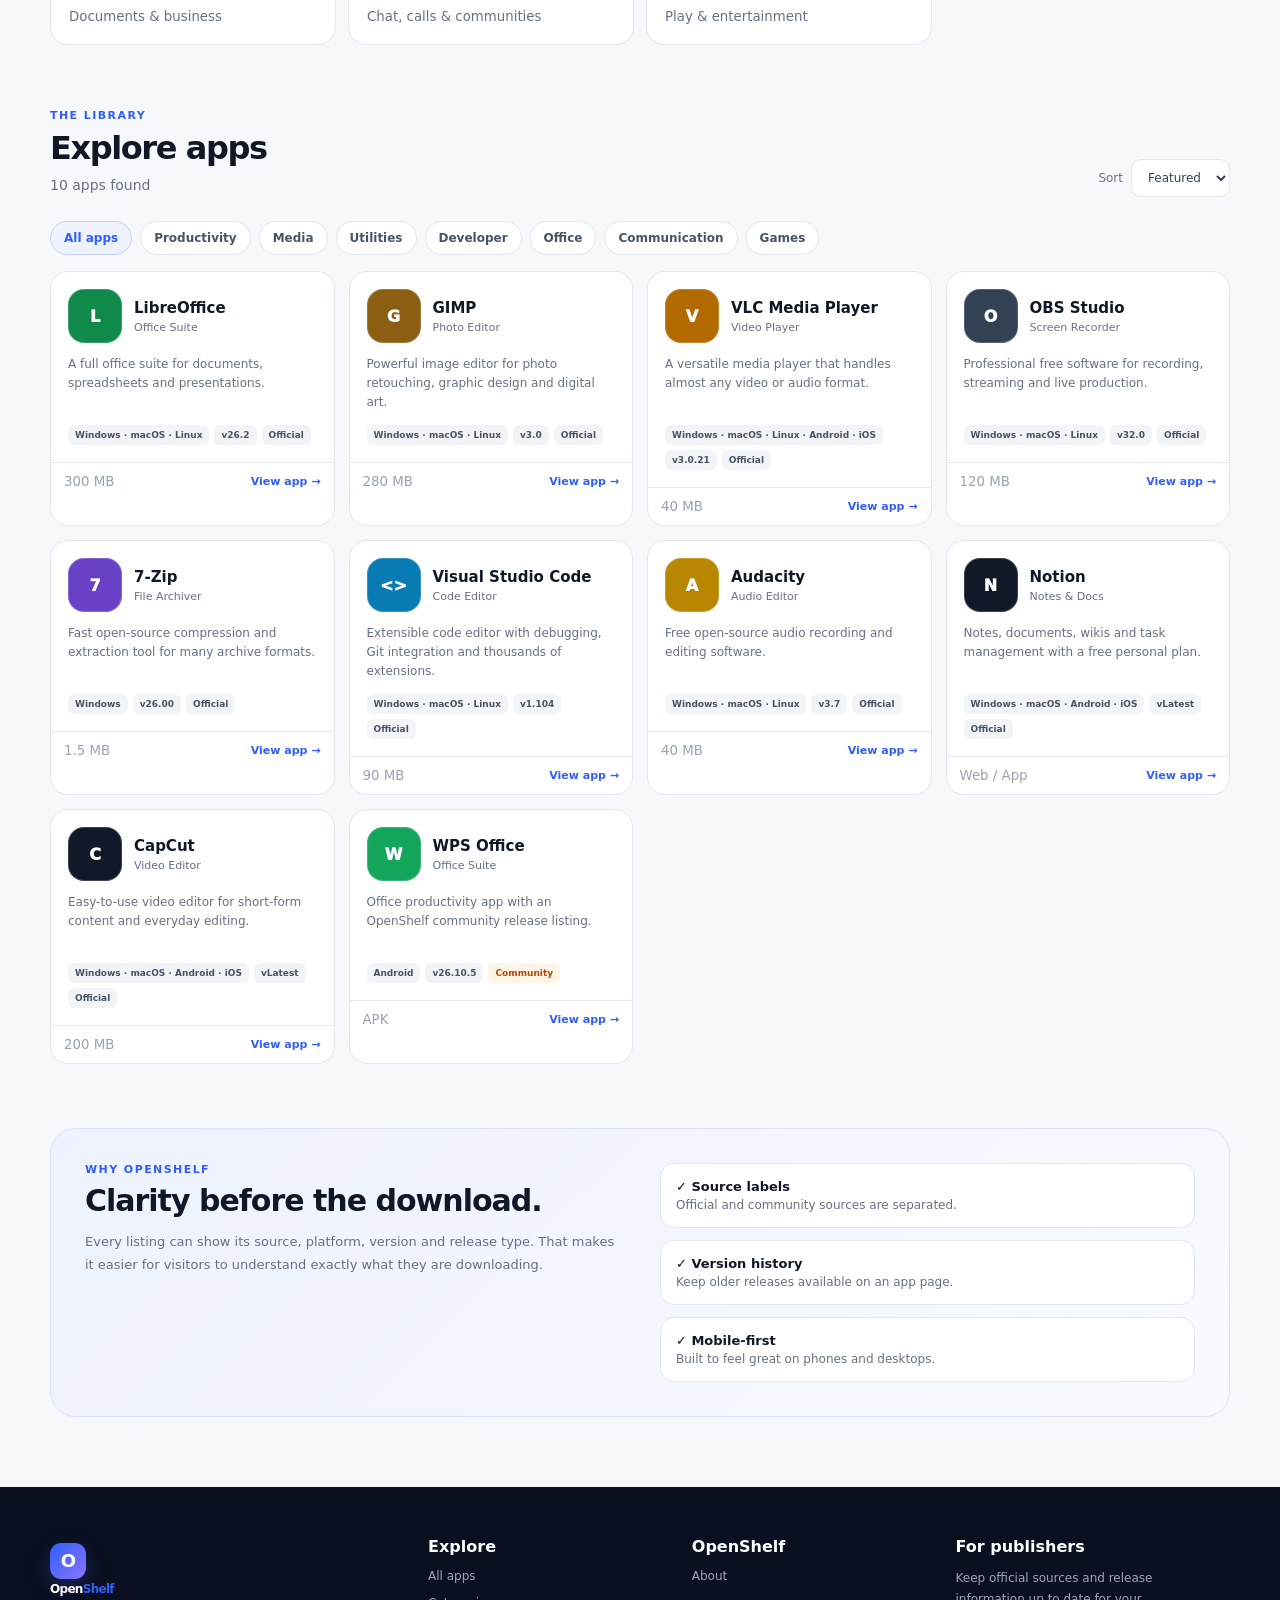
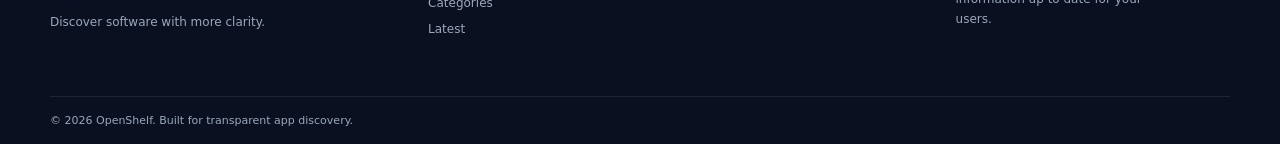
==== commit 940fb081: "Add files via upload" ====
--- a/index.html
+++ b/index.html
@@ -5,7 +5,7 @@
 <meta name="description" content="OpenShelf — discover apps, previous versions and trusted download sources.">
 <meta name="theme-color" content="#0b1020">
 <link rel="manifest" href="manifest.webmanifest">
-<link rel="apple-touch-icon" href="icons/icon-192.png">
+<link rel="apple-touch-icon" href="icon-192.png">
 <title>OpenShelf — Discover Apps & Versions</title>
 <link rel="stylesheet" href="styles.css?v=3.2">
 <script defer src="apps.js?v=3.2"></script><script defer src="site.js?v=3.2"></script>
@@ -14,7 +14,7 @@
 <div class="announcement"><div class="wrap"><span>OpenShelf V3</span><span>Fast discovery · clear sources · version history</span></div></div>
 <header class="header"><div class="wrap nav">
 <a class="brand" href="index.html"><span class="brand-icon">O</span><span>Open<span>Shelf</span></span></a>
-<nav class="navlinks"><a href="#apps">Apps</a><a href="#categories">Categories</a><a href="#latest">Latest</a><a href="submit.html">Submit</a></nav>
+<nav class="navlinks"><a href="#apps">Apps</a><a href="#categories">Categories</a><a href="#latest">Latest</a></nav>
 <div class="navright"><button class="iconbtn" id="themeBtn" aria-label="Toggle theme">☾</button><a class="btn ghost desktop" href="about.html">About</a><a class="btn primary desktop" href="#apps">Explore apps</a><button class="btn ghost install-btn" id="installBtn" type="button" hidden>Install app</button><button class="iconbtn mobile" id="menuBtn">☰</button></div>
 </div></header>
 
@@ -61,5 +61,6 @@
 </section>
 </main>
 
-<footer class="footer"><div class="wrap footer-grid"><div><a class="brand footerbrand" href="index.html"><span class="brand-icon">O</span><span>Open<span>Shelf</span></span></a><p>Discover software with more clarity.</p></div><div><h4>Explore</h4><a href="#apps">All apps</a><a href="#categories">Categories</a><a href="#latest">Latest</a></div><div><h4>OpenShelf</h4><a href="about.html">About</a><a href="submit.html">Submit an app</a></div><div><h4>For publishers</h4><p class="small">Keep official sources and release information up to date for your users.</p></div></div><div class="wrap copyright">© 2026 OpenShelf. Built for transparent app discovery.</div></footer>
+<footer class="footer"><div class="wrap footer-grid"><div><a class="brand footerbrand" href="index.html"><span class="brand-icon">O</span><span>Open<span>Shelf</span></span></a><p>Discover software with more clarity.</p></div><div><h4>Explore</h4><a href="#apps">All apps</a><a href="#categories">Categories</a><a href="#latest">Latest</a></div><div><h4>OpenShelf</h4><a href="about.html">About</a></div><div><h4>For publishers</h4><p class="small">Keep official sources and release information up to date for your users.</p></div></div><div class="wrap copyright">© 2026 OpenShelf. Built for transparent app discovery.</div></footer>
+<script>if('serviceWorker' in navigator){window.addEventListener('load',()=>{navigator.serviceWorker.register('sw.js').catch(function(){});});}</script>
 </body></html>
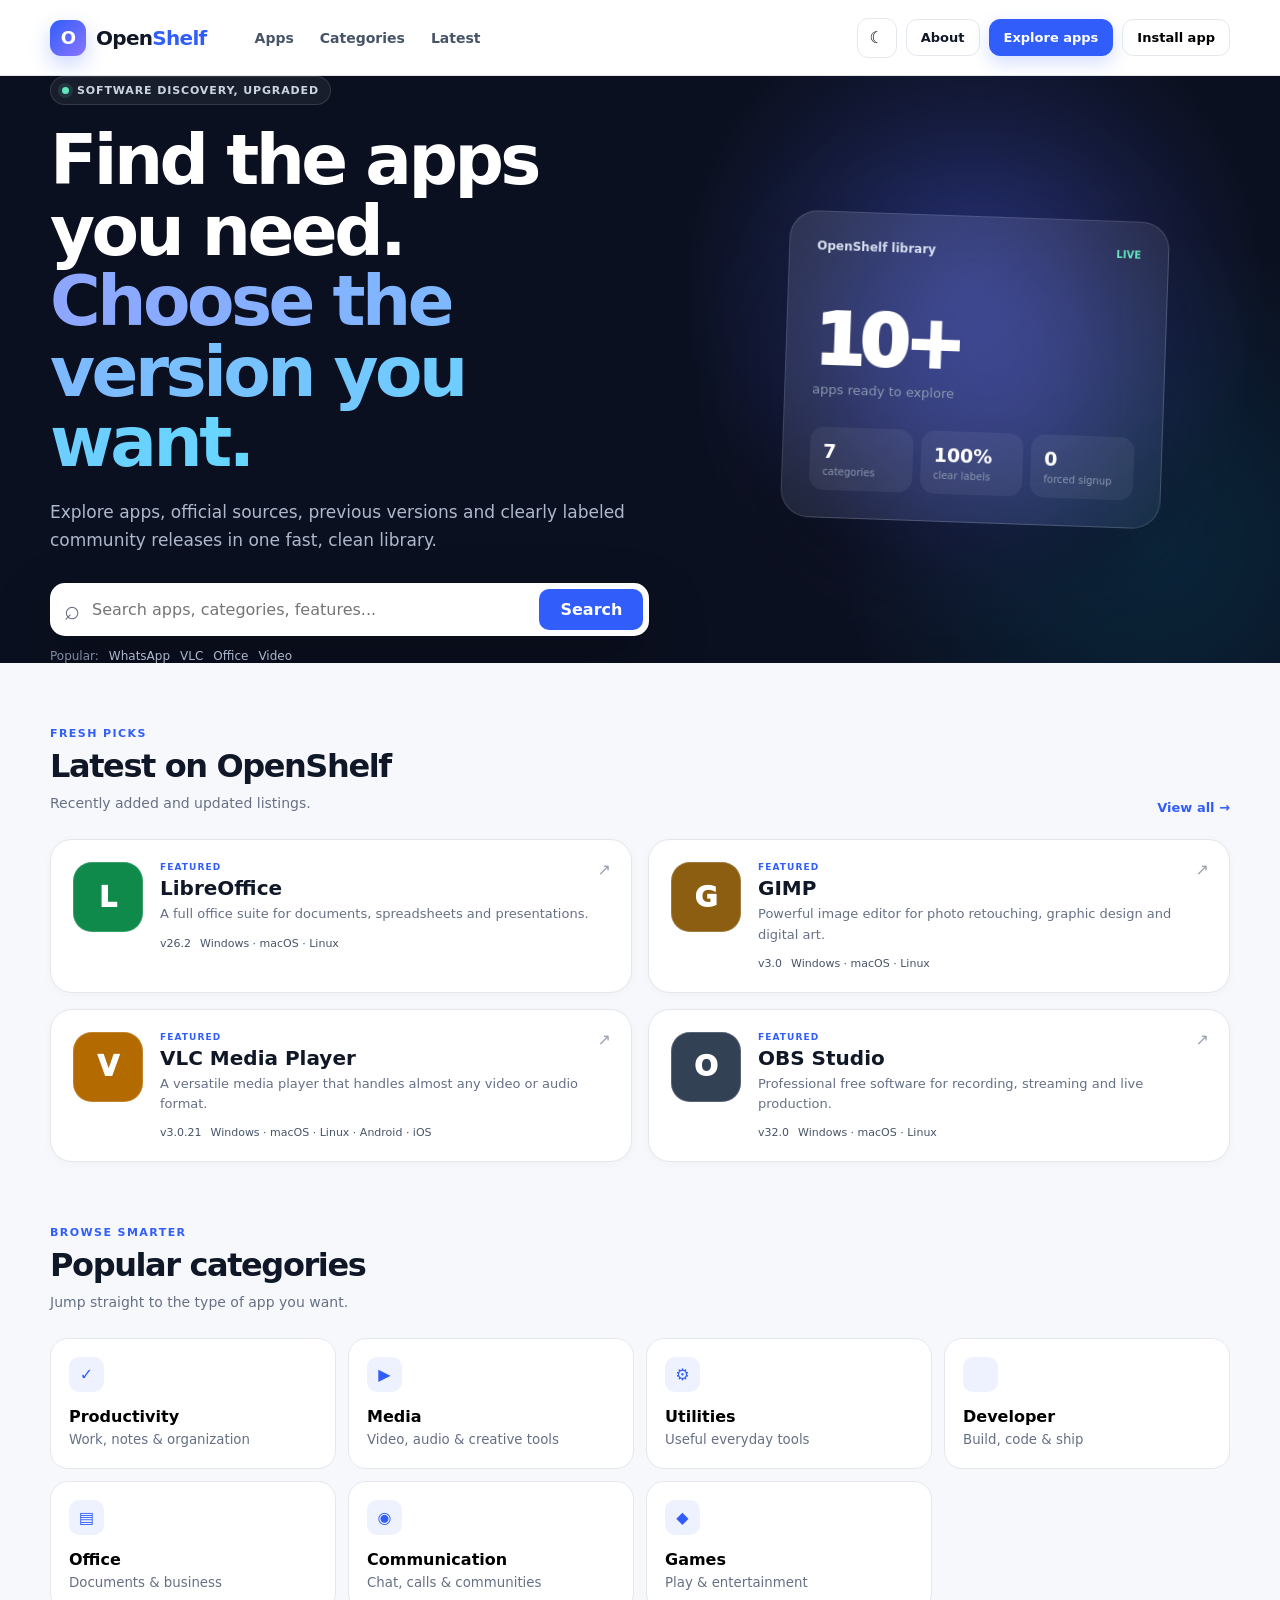
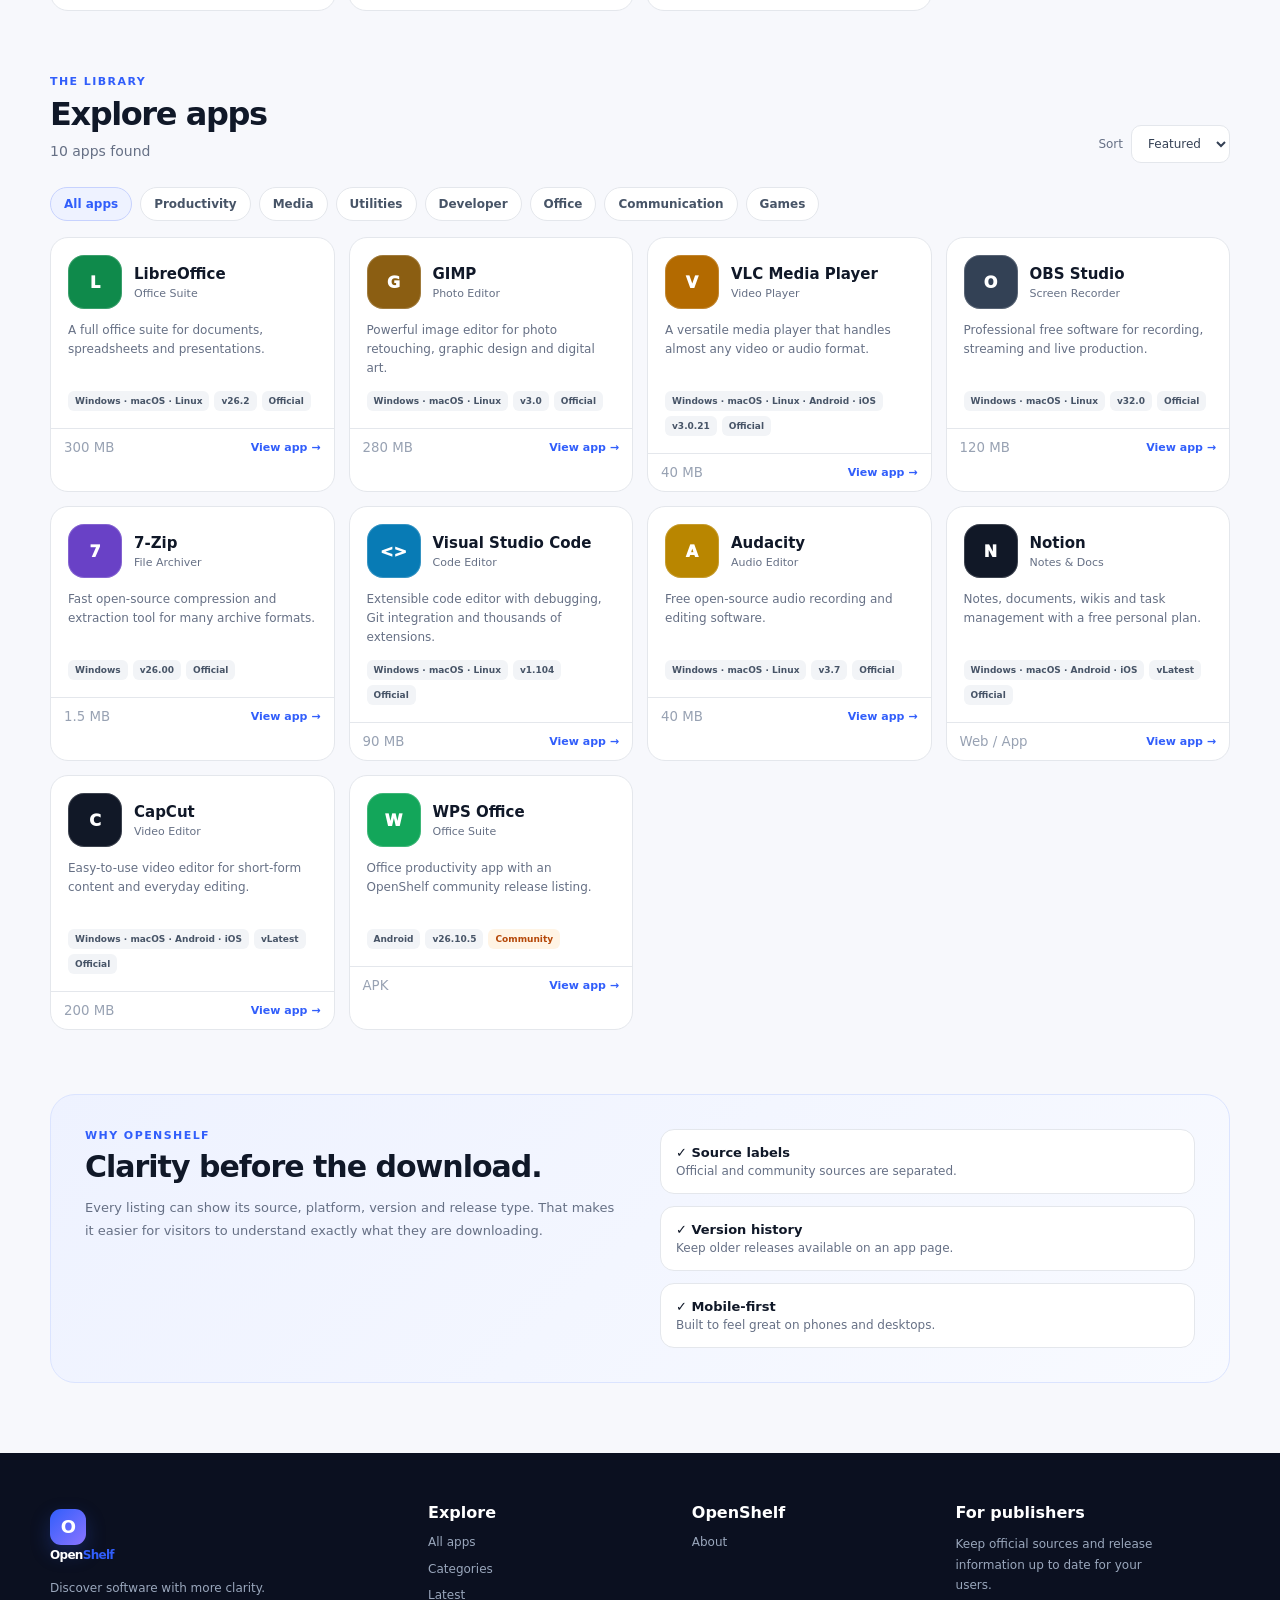
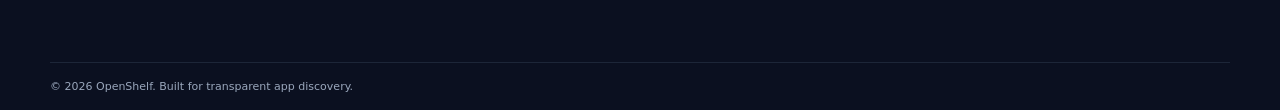
==== commit 0b9fa2a8: "Add files via upload" ====
--- a/index.html
+++ b/index.html
@@ -11,7 +11,6 @@
 <script defer src="apps.js?v=3.2"></script><script defer src="site.js?v=3.2"></script>
 </head>
 <body>
-<div class="announcement"><div class="wrap"><span>OpenShelf V3</span><span>Fast discovery · clear sources · version history</span></div></div>
 <header class="header"><div class="wrap nav">
 <a class="brand" href="index.html"><span class="brand-icon">O</span><span>Open<span>Shelf</span></span></a>
 <nav class="navlinks"><a href="#apps">Apps</a><a href="#categories">Categories</a><a href="#latest">Latest</a></nav>
